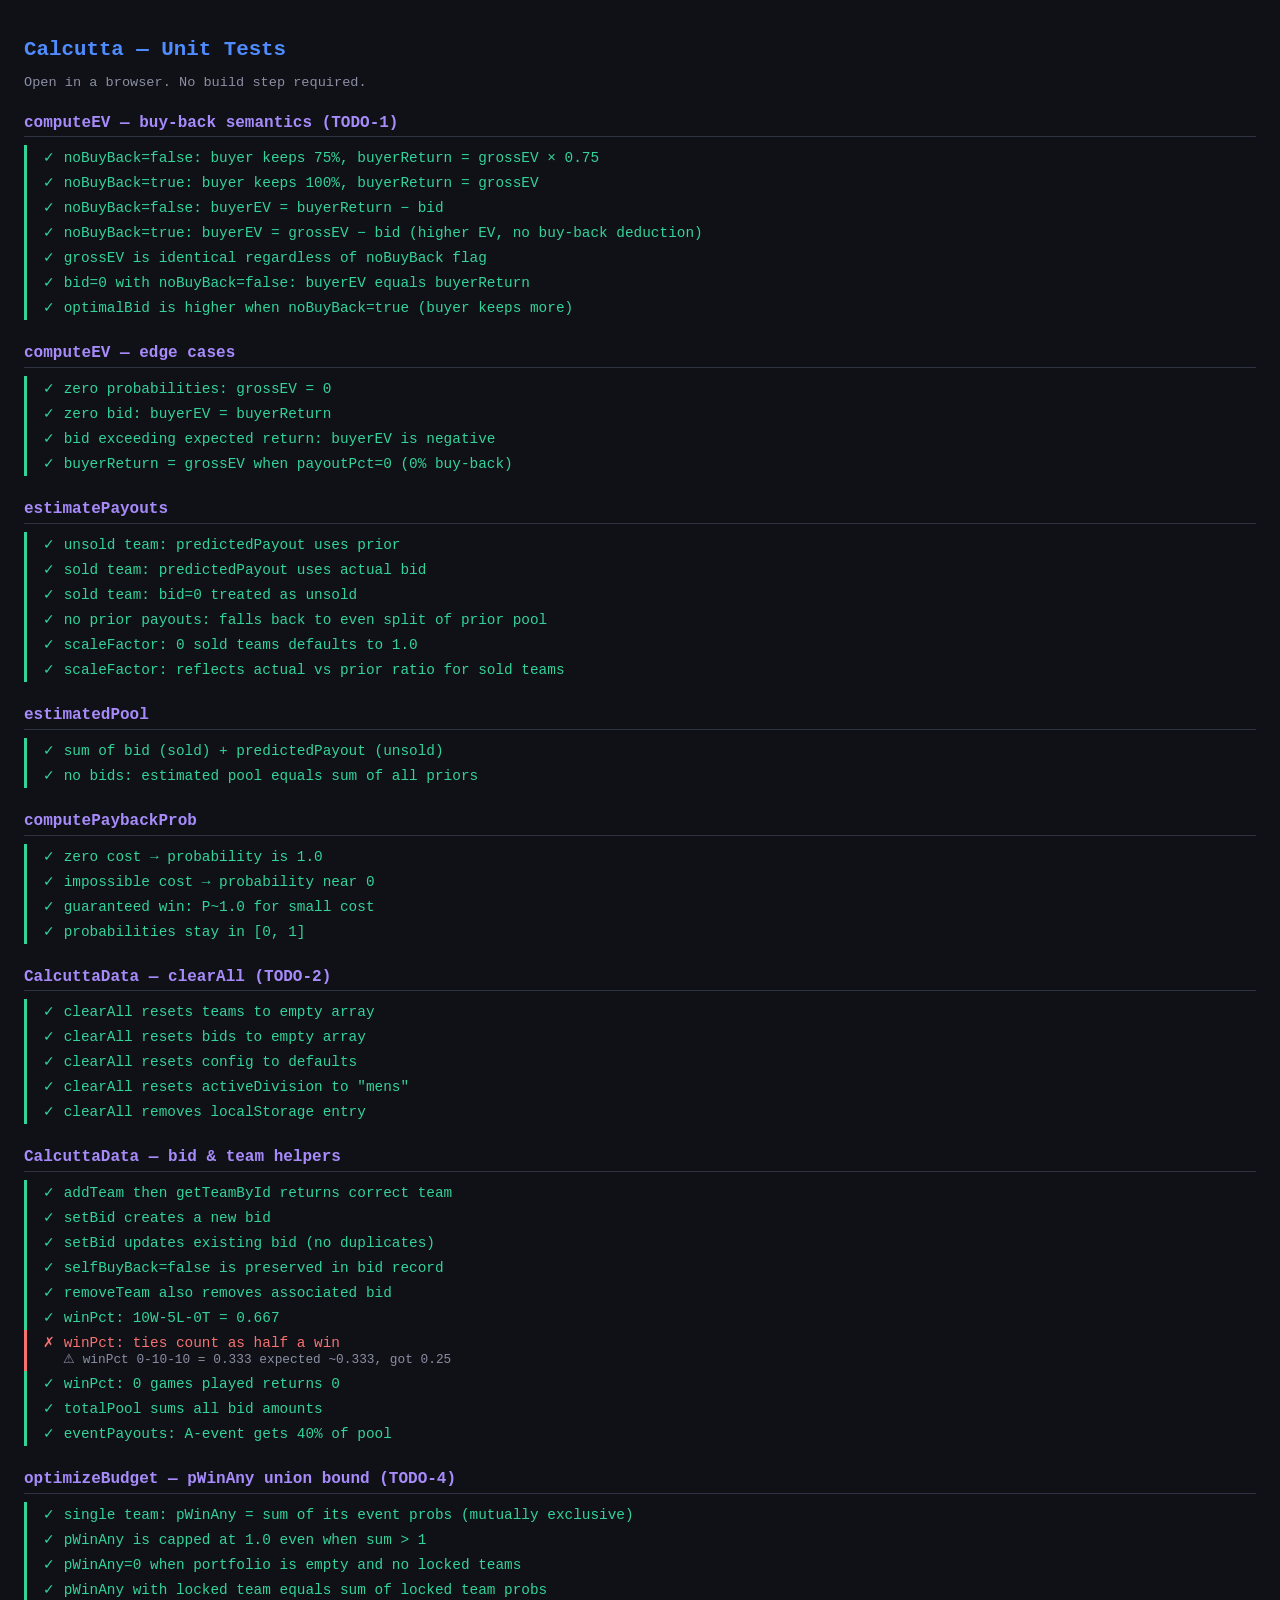
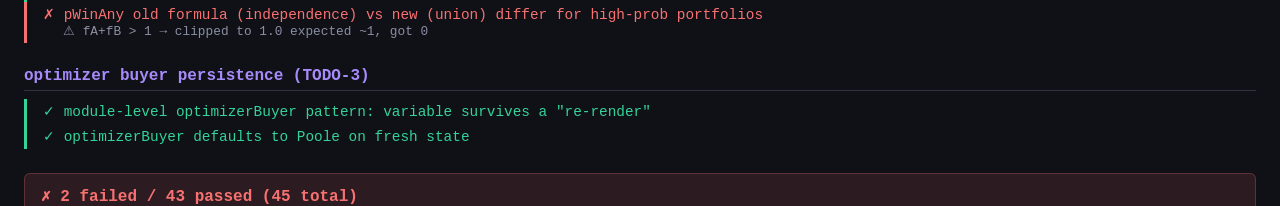
==== tests/test.html @ 3bd62bd1 "feat: Implement selfBuyBack checkbox functionality in EV calculation - Integrated `selfBuyBack` chec" ====
<!DOCTYPE html>
<html lang="en">
<head>
  <meta charset="UTF-8">
  <title>Calcutta — Unit Tests</title>
  <style>
    * { box-sizing: border-box; }
    body { font-family: monospace; background: #0f1117; color: #e4e6ed; margin: 0; padding: 1.5rem; }
    h1 { color: #4f8cff; margin-bottom: 0.25rem; font-size: 1.3rem; }
    .subtitle { color: #8b8fa3; font-size: .85rem; margin-bottom: 1.5rem; }
    .suite { margin-bottom: 1.5rem; }
    .suite-title { color: #a78bfa; font-weight: bold; font-size: 1rem; border-bottom: 1px solid #2e3344; padding-bottom: .3rem; margin-bottom: .5rem; }
    .test { padding: .25rem 0 .25rem 1rem; font-size: .9rem; border-left: 3px solid transparent; }
    .test.pass { border-color: #34d399; color: #34d399; }
    .test.fail { border-color: #f87171; color: #f87171; }
    .test .detail { color: #8b8fa3; font-size: .8rem; margin-left: 1.25rem; }
    .summary { margin-top: 1.5rem; padding: .75rem 1rem; border-radius: 6px; font-size: 1rem; font-weight: bold; }
    .summary.all-pass { background: #34d39920; color: #34d399; border: 1px solid #34d39940; }
    .summary.has-fail { background: #f8717120; color: #f87171; border: 1px solid #f8717140; }
  </style>
</head>
<body>
  <h1>Calcutta — Unit Tests</h1>
  <p class="subtitle">Open in a browser. No build step required.</p>
  <div id="output"></div>

  <!-- Load modules under test (no app.js — it binds DOM on load) -->
  <script src="../js/pool-estimator.js"></script>
  <script src="../js/data.js"></script>

  <script>
  'use strict';

  // ── Tiny test framework ──────────────────────────────────
  const results = [];
  let currentSuite = '';

  function suite(name) { currentSuite = name; }

  function test(desc, fn) {
    try {
      fn();
      results.push({ suite: currentSuite, desc, pass: true });
    } catch (e) {
      results.push({ suite: currentSuite, desc, pass: false, error: e.message });
    }
  }

  function assert(condition, msg) {
    if (!condition) throw new Error(msg || 'Assertion failed');
  }

  function assertNear(a, b, msg, tol = 0.01) {
    if (Math.abs(a - b) > tol) {
      throw new Error((msg || '') + ` expected ~${b}, got ${a}`);
    }
  }

  function assertEqual(a, b, msg) {
    if (a !== b) throw new Error((msg || '') + ` expected ${JSON.stringify(b)}, got ${JSON.stringify(a)}`);
  }


  // ═══════════════════════════════════════════════════════
  //  SUITE: PoolEstimator.computeEV — buy-back semantics (TODO-1 coverage)
  // ═══════════════════════════════════════════════════════
  suite('computeEV — buy-back semantics (TODO-1)');

  const buyBackCfg = { fee: 40, payoutPct: 0.25 };
  const probs      = { A: 0.4, B: 0.2, C: 0.1, D: 0.1 };
  const payouts    = { A: 4000, B: 3000, C: 1500, D: 1500 };
  // grossEV = 0.4×4000 + 0.2×3000 + 0.1×1500 + 0.1×1500 = 1600+600+150+150 = 2500
  const GROSS_EV = 2500;

  test('noBuyBack=false: buyer keeps 75%, buyerReturn = grossEV × 0.75', () => {
    const r = PoolEstimator.computeEV(probs, payouts, 0, false, buyBackCfg);
    assertNear(r.grossEV, GROSS_EV, 'grossEV');
    assertNear(r.buyerReturn, GROSS_EV * 0.75, 'buyerReturn (75%)');
  });

  test('noBuyBack=true: buyer keeps 100%, buyerReturn = grossEV', () => {
    const r = PoolEstimator.computeEV(probs, payouts, 0, true, buyBackCfg);
    assertNear(r.grossEV, GROSS_EV, 'grossEV');
    assertNear(r.buyerReturn, GROSS_EV * 1.0, 'buyerReturn (100%)');
  });

  test('noBuyBack=false: buyerEV = buyerReturn − bid', () => {
    const bid = 500;
    const r = PoolEstimator.computeEV(probs, payouts, bid, false, buyBackCfg);
    assertNear(r.buyerEV, GROSS_EV * 0.75 - bid, 'buyerEV with bid');
  });

  test('noBuyBack=true: buyerEV = grossEV − bid (higher EV, no buy-back deduction)', () => {
    const bid = 500;
    const noBack = PoolEstimator.computeEV(probs, payouts, bid, true,  buyBackCfg);
    const withBack = PoolEstimator.computeEV(probs, payouts, bid, false, buyBackCfg);
    assert(noBack.buyerEV > withBack.buyerEV,
      'opted-out EV should exceed buy-back EV');
    assertNear(noBack.buyerEV, GROSS_EV - bid, 'opted-out buyerEV');
  });

  test('grossEV is identical regardless of noBuyBack flag', () => {
    const r1 = PoolEstimator.computeEV(probs, payouts, 0, false, buyBackCfg);
    const r2 = PoolEstimator.computeEV(probs, payouts, 0, true,  buyBackCfg);
    assertNear(r1.grossEV, r2.grossEV, 'grossEV should not change with noBuyBack');
  });

  test('bid=0 with noBuyBack=false: buyerEV equals buyerReturn', () => {
    const r = PoolEstimator.computeEV(probs, payouts, 0, false, buyBackCfg);
    assertNear(r.buyerEV, r.buyerReturn, 'buyerEV == buyerReturn when bid is 0');
  });

  test('optimalBid is higher when noBuyBack=true (buyer keeps more)', () => {
    const pool = 10000;
    const poolCtx = { poolWithoutTeam: pool, payoutPcts: { A: 0.40, B: 0.30, C: 0.15, D: 0.15 } };
    const withBack  = PoolEstimator.computeEV(probs, payouts, 0, false, buyBackCfg, poolCtx);
    const noBack    = PoolEstimator.computeEV(probs, payouts, 0, true,  buyBackCfg, poolCtx);
    assert(noBack.optimalBid > withBack.optimalBid,
      'optimalBid should be higher when buyer keeps 100%');
  });


  // ═══════════════════════════════════════════════════════
  //  SUITE: PoolEstimator.computeEV — edge cases
  // ═══════════════════════════════════════════════════════
  suite('computeEV — edge cases');

  test('zero probabilities: grossEV = 0', () => {
    const r = PoolEstimator.computeEV({ A:0, B:0, C:0, D:0 }, payouts, 0, false, buyBackCfg);
    assertNear(r.grossEV, 0, 'zero probs → zero grossEV');
    assertNear(r.buyerEV, 0, 'zero probs → zero buyerEV');
  });

  test('zero bid: buyerEV = buyerReturn', () => {
    const r = PoolEstimator.computeEV(probs, payouts, 0, false, buyBackCfg);
    assertNear(r.buyerEV, r.buyerReturn, 'bid=0 → buyerEV == buyerReturn');
  });

  test('bid exceeding expected return: buyerEV is negative', () => {
    const r = PoolEstimator.computeEV(probs, payouts, 99999, false, buyBackCfg);
    assert(r.buyerEV < 0, 'overpaying → negative EV');
  });

  test('buyerReturn = grossEV when payoutPct=0 (0% buy-back)', () => {
    const r = PoolEstimator.computeEV(probs, payouts, 0, false, { fee: 0, payoutPct: 0 });
    assertNear(r.buyerReturn, r.grossEV, 'payoutPct=0 → buyer keeps 100%');
  });


  // ═══════════════════════════════════════════════════════
  //  SUITE: PoolEstimator.estimatePayouts
  // ═══════════════════════════════════════════════════════
  suite('estimatePayouts');

  const teams2 = [
    { id: 't1', name: 'Alpha', wins: 10, losses: 5, ties: 0, seed: 1 },
    { id: 't2', name: 'Beta',  wins:  5, losses: 10, ties: 0, seed: 2 },
  ];
  const priorPayouts2 = [
    { teamId: 't1', amount: 800 },
    { teamId: 't2', amount: 400 },
  ];

  test('unsold team: predictedPayout uses prior', () => {
    const bids = [];
    const est = PoolEstimator.estimatePayouts(teams2, bids, priorPayouts2, 1200);
    const t1 = est.find(e => e.teamId === 't1');
    assertNear(t1.predictedPayout, 800, 't1 unsold → uses prior');
  });

  test('sold team: predictedPayout uses actual bid', () => {
    const bids = [{ teamId: 't1', amount: 1000, buyer: 'Poole', selfBuyBack: true }];
    const est = PoolEstimator.estimatePayouts(teams2, bids, priorPayouts2, 1200);
    const t1 = est.find(e => e.teamId === 't1');
    assertNear(t1.predictedPayout, 1000, 't1 sold → uses bid');
  });

  test('sold team: bid=0 treated as unsold', () => {
    const bids = [{ teamId: 't1', amount: 0, buyer: 'Poole', selfBuyBack: true }];
    const est = PoolEstimator.estimatePayouts(teams2, bids, priorPayouts2, 1200);
    const t1 = est.find(e => e.teamId === 't1');
    assertNear(t1.predictedPayout, 800, 'bid=0 → uses prior');
  });

  test('no prior payouts: falls back to even split of prior pool', () => {
    const est = PoolEstimator.estimatePayouts(teams2, [], [], 1200);
    const t1 = est.find(e => e.teamId === 't1');
    assertNear(t1.priorPayout, 600, 'no priors → even split (1200/2=600)');
  });

  test('scaleFactor: 0 sold teams defaults to 1.0', () => {
    const est = PoolEstimator.estimatePayouts(teams2, [], priorPayouts2, 1200);
    assertNear(est[0].scaleFactor, 1.0, 'no sales → scaleFactor = 1');
  });

  test('scaleFactor: reflects actual vs prior ratio for sold teams', () => {
    const bids = [{ teamId: 't1', amount: 1600, buyer: 'Poole', selfBuyBack: true }];
    const est = PoolEstimator.estimatePayouts(teams2, bids, priorPayouts2, 1200);
    // sold prior = 800, sold actual = 1600 → scale = 2.0
    assertNear(est[0].scaleFactor, 2.0, 'scaleFactor should be 2.0 (1600/800)');
  });


  // ═══════════════════════════════════════════════════════
  //  SUITE: PoolEstimator.estimatedPool
  // ═══════════════════════════════════════════════════════
  suite('estimatedPool');

  test('sum of bid (sold) + predictedPayout (unsold)', () => {
    const bids = [{ teamId: 't1', amount: 1000, buyer: 'Poole', selfBuyBack: true }];
    const est = PoolEstimator.estimatePayouts(teams2, bids, priorPayouts2, 1200);
    const pool = PoolEstimator.estimatedPool(est);
    // t1 sold for 1000, t2 unsold prior = 400 → total = 1400
    assertNear(pool, 1400, 'estimated pool = sold bid + unsold prior');
  });

  test('no bids: estimated pool equals sum of all priors', () => {
    const est = PoolEstimator.estimatePayouts(teams2, [], priorPayouts2, 1200);
    const pool = PoolEstimator.estimatedPool(est);
    assertNear(pool, 1200, 'no bids → pool = sum of priors (800+400)');
  });


  // ═══════════════════════════════════════════════════════
  //  SUITE: PoolEstimator.computePaybackProb
  // ═══════════════════════════════════════════════════════
  suite('computePaybackProb');

  test('zero cost → probability is 1.0', () => {
    const p = PoolEstimator.computePaybackProb({ A:0.5, B:0.5, C:0.5, D:0.5 }, payouts, 0.75, 0);
    assertNear(p, 1.0, 'cost=0 → always paid back');
  });

  test('impossible cost → probability near 0', () => {
    const p = PoolEstimator.computePaybackProb({ A:0.01, B:0.01, C:0.01, D:0.01 }, payouts, 0.75, 99999);
    assert(p < 0.01, 'unreachably high cost → near-zero probability');
  });

  test('guaranteed win: P~1.0 for small cost', () => {
    const p = PoolEstimator.computePaybackProb({ A:0.99, B:0.99, C:0.99, D:0.99 }, payouts, 0.75, 100);
    assert(p > 0.95, 'near-certain wins + small cost → high payback prob');
  });

  test('probabilities stay in [0, 1]', () => {
    // Over-specified probs (sum > 1) should not produce prob outside [0,1] due to Math.min/max clamping
    const p = PoolEstimator.computePaybackProb({ A:1.5, B:1.5, C:1.5, D:1.5 }, payouts, 0.75, 100);
    assert(p >= 0 && p <= 1, 'result always in [0,1]');
  });


  // ═══════════════════════════════════════════════════════
  //  SUITE: CalcuttaData — state management (TODO-2 coverage)
  // ═══════════════════════════════════════════════════════
  suite('CalcuttaData — clearAll (TODO-2)');

  test('clearAll resets teams to empty array', () => {
    CalcuttaData.activeDivision = 'mens';
    CalcuttaData.addTeam({ name: 'TestTeam', wins: 5, losses: 3, ties: 0, seed: 1 });
    assert(CalcuttaData.getTeams().length > 0, 'team was added');
    CalcuttaData.clearAll();
    assertEqual(CalcuttaData.getTeams().length, 0, 'teams empty after clearAll');
  });

  test('clearAll resets bids to empty array', () => {
    CalcuttaData.activeDivision = 'mens';
    const t = CalcuttaData.addTeam({ name: 'T', wins: 0, losses: 0, ties: 0, seed: 1 });
    CalcuttaData.setBid(t.id, { buyer: 'Poole', amount: 100, selfBuyBack: true });
    assert(CalcuttaData.getBids().length > 0, 'bid was added');
    CalcuttaData.clearAll();
    assertEqual(CalcuttaData.getBids().length, 0, 'bids empty after clearAll');
  });

  test('clearAll resets config to defaults', () => {
    CalcuttaData.config.payoutPcts.A = 0.99; // mutate
    CalcuttaData.clearAll();
    assertNear(CalcuttaData.config.payoutPcts.A, 0.40, 'config.payoutPcts.A reset to 0.40');
  });

  test('clearAll resets activeDivision to "mens"', () => {
    CalcuttaData.activeDivision = 'womens';
    CalcuttaData.clearAll();
    assertEqual(CalcuttaData.activeDivision, 'mens', 'activeDivision reset to mens');
  });

  test('clearAll removes localStorage entry', () => {
    CalcuttaData.activeDivision = 'mens';
    CalcuttaData.addTeam({ name: 'T', wins: 0, losses: 0, ties: 0, seed: 1 });
    CalcuttaData.save();
    assert(localStorage.getItem('calcutta_auction_data') !== null, 'data was saved');
    CalcuttaData.clearAll();
    assertEqual(localStorage.getItem('calcutta_auction_data'), null, 'localStorage cleared');
  });


  // ═══════════════════════════════════════════════════════
  //  SUITE: CalcuttaData — bid / team helpers
  // ═══════════════════════════════════════════════════════
  suite('CalcuttaData — bid & team helpers');

  test('addTeam then getTeamById returns correct team', () => {
    CalcuttaData.clearAll();
    const t = CalcuttaData.addTeam({ name: 'Curlers', wins: 7, losses: 3, ties: 0, seed: 2 });
    const found = CalcuttaData.getTeamById(t.id);
    assertEqual(found.name, 'Curlers', 'getTeamById returns correct team');
  });

  test('setBid creates a new bid', () => {
    CalcuttaData.clearAll();
    const t = CalcuttaData.addTeam({ name: 'T', wins: 0, losses: 0, ties: 0, seed: 1 });
    CalcuttaData.setBid(t.id, { buyer: 'Poole', amount: 200, selfBuyBack: true });
    const bids = CalcuttaData.getBids();
    assertEqual(bids.length, 1, 'one bid created');
    assertEqual(bids[0].buyer, 'Poole');
    assertEqual(bids[0].amount, 200);
  });

  test('setBid updates existing bid (no duplicates)', () => {
    CalcuttaData.clearAll();
    const t = CalcuttaData.addTeam({ name: 'T', wins: 0, losses: 0, ties: 0, seed: 1 });
    CalcuttaData.setBid(t.id, { buyer: 'Poole', amount: 100, selfBuyBack: true });
    CalcuttaData.setBid(t.id, { buyer: 'Poole', amount: 300, selfBuyBack: false });
    const bids = CalcuttaData.getBids();
    assertEqual(bids.length, 1, 'no duplicate bids');
    assertEqual(bids[0].amount, 300, 'amount updated');
    assertEqual(bids[0].selfBuyBack, false, 'selfBuyBack updated');
  });

  test('selfBuyBack=false is preserved in bid record', () => {
    CalcuttaData.clearAll();
    const t = CalcuttaData.addTeam({ name: 'T', wins: 0, losses: 0, ties: 0, seed: 1 });
    CalcuttaData.setBid(t.id, { buyer: 'Poole', amount: 100, selfBuyBack: false });
    const bid = CalcuttaData.getBids()[0];
    assertEqual(bid.selfBuyBack, false, 'selfBuyBack=false persisted');
  });

  test('removeTeam also removes associated bid', () => {
    CalcuttaData.clearAll();
    const t = CalcuttaData.addTeam({ name: 'T', wins: 0, losses: 0, ties: 0, seed: 1 });
    CalcuttaData.setBid(t.id, { buyer: 'Poole', amount: 100, selfBuyBack: true });
    CalcuttaData.removeTeam(t.id);
    assertEqual(CalcuttaData.getBids().length, 0, 'bid removed with team');
    assertEqual(CalcuttaData.getTeams().length, 0, 'team removed');
  });

  test('winPct: 10W-5L-0T = 0.667', () => {
    CalcuttaData.clearAll();
    const t = CalcuttaData.addTeam({ name: 'T', wins: 10, losses: 5, ties: 0, seed: 1 });
    assertNear(CalcuttaData.winPct(t), 0.667, 'winPct 10-5-0');
  });

  test('winPct: ties count as half a win', () => {
    CalcuttaData.clearAll();
    const t = CalcuttaData.addTeam({ name: 'T', wins: 0, losses: 10, ties: 10, seed: 1 });
    assertNear(CalcuttaData.winPct(t), 0.333, 'winPct 0-10-10 = 0.333');
  });

  test('winPct: 0 games played returns 0', () => {
    CalcuttaData.clearAll();
    const t = CalcuttaData.addTeam({ name: 'T', wins: 0, losses: 0, ties: 0, seed: 1 });
    assertNear(CalcuttaData.winPct(t), 0, 'winPct 0-0-0 = 0');
  });

  test('totalPool sums all bid amounts', () => {
    CalcuttaData.clearAll();
    const t1 = CalcuttaData.addTeam({ name: 'A', wins: 0, losses: 0, ties: 0, seed: 1 });
    const t2 = CalcuttaData.addTeam({ name: 'B', wins: 0, losses: 0, ties: 0, seed: 2 });
    CalcuttaData.setBid(t1.id, { buyer: 'Poole', amount: 300, selfBuyBack: true });
    CalcuttaData.setBid(t2.id, { buyer: 'Jones', amount: 200, selfBuyBack: true });
    assertNear(CalcuttaData.totalPool(), 500, 'totalPool = 300+200');
  });

  test('eventPayouts: A-event gets 40% of pool', () => {
    CalcuttaData.clearAll();
    const t = CalcuttaData.addTeam({ name: 'T', wins: 0, losses: 0, ties: 0, seed: 1 });
    CalcuttaData.setBid(t.id, { buyer: 'Poole', amount: 1000, selfBuyBack: true });
    const p = CalcuttaData.eventPayouts();
    assertNear(p.A, 400, 'A-event payout = 40% of 1000');
    assertNear(p.B, 300, 'B-event payout = 30% of 1000');
    assertNear(p.C, 150, 'C-event payout = 15% of 1000');
    assertNear(p.D, 150, 'D-event payout = 15% of 1000');
  });


  // ═══════════════════════════════════════════════════════
  //  SUITE: optimizeBudget — pWinAny union bound (TODO-4 coverage)
  // ═══════════════════════════════════════════════════════
  suite('optimizeBudget — pWinAny union bound (TODO-4)');

  const payoutPcts = { A: 0.40, B: 0.30, C: 0.15, D: 0.15 };
  const keepFrac   = 0.75;

  function runOpt(candidates, locked, budget, estPool) {
    return PoolEstimator.optimizeBudget({
      candidates, locked, budget, estPool, payoutPcts, keepFrac, objective: 'payback',
    });
  }

  test('single team: pWinAny = sum of its event probs (mutually exclusive)', () => {
    const candidate = [{ teamId: 'c1', teamName: 'C1', price: 50,
      probs: { A: 0.40, B: 0.20, C: 0.10, D: 0.05 } }];
    const r = runOpt(candidate, [], 200, 5000);
    // pWinAny = min(1, 0.40+0.20+0.10+0.05) = 0.75
    // The selected/locked may vary by budget, so check the formula holds for any result
    const p = r.portfolioProbs;
    const expected = Math.min(1, p.A + p.B + p.C + p.D);
    assertNear(r.pWinAny, expected, 'pWinAny = min(1, sum of portfolio probs)');
  });

  test('pWinAny is capped at 1.0 even when sum > 1', () => {
    // Three strong teams — fA+fB+fC+fD will exceed 1
    const candidates = [
      { teamId: 'c1', teamName: 'C1', price: 10, probs: { A: 0.5, B: 0.3, C: 0.2, D: 0.1 } },
      { teamId: 'c2', teamName: 'C2', price: 10, probs: { A: 0.4, B: 0.3, C: 0.2, D: 0.1 } },
      { teamId: 'c3', teamName: 'C3', price: 10, probs: { A: 0.3, B: 0.3, C: 0.2, D: 0.1 } },
    ];
    const r = runOpt(candidates, [], 200, 5000);
    assert(r.pWinAny <= 1.0, 'pWinAny must never exceed 1.0');
    assert(r.pWinAny >= 0.0, 'pWinAny must never be negative');
  });

  test('pWinAny=0 when portfolio is empty and no locked teams', () => {
    // Budget too small to buy anything
    const candidates = [
      { teamId: 'c1', teamName: 'C1', price: 9999, probs: { A: 0.5, B: 0.3, C: 0.1, D: 0.1 } },
    ];
    const r = runOpt(candidates, [], 1, 5000);
    assertNear(r.pWinAny, 0, 'empty portfolio → pWinAny = 0', 0.001);
  });

  test('pWinAny with locked team equals sum of locked team probs', () => {
    const locked = [{ teamId: 'l1', teamName: 'L1', bid: 100,
      probs: { A: 0.50, B: 0.20, C: 0.10, D: 0.05 } }];
    // No affordable candidates
    const candidates = [
      { teamId: 'c1', teamName: 'C1', price: 9999, probs: { A: 0.1, B: 0.1, C: 0.1, D: 0.1 } },
    ];
    const r = runOpt(candidates, locked, 100, 5000);
    // Only locked team contributes: sum = 0.85
    assertNear(r.pWinAny, Math.min(1, 0.50 + 0.20 + 0.10 + 0.05), 'pWinAny = locked team prob sum', 0.01);
  });

  test('pWinAny old formula (independence) vs new (union) differ for high-prob portfolios', () => {
    // Demonstrate why the old formula was wrong:
    // Two teams each with 50% in event A and 50% in event B.
    // New (union): fA=1.0, fB=1.0, fC=0, fD=0 → min(1, 2.0) = 1.0
    // Old (independence): 1-(1-1.0)*(1-1.0)*(1-0)*(1-0) = 1.0  (same at extremes)
    // But at moderate values they diverge. Test a concrete case:
    // One team: A=0.6, B=0.0, C=0.0, D=0.0  →  union = 0.6, old = 1-(0.4)(1)(1)(1) = 0.6 (same)
    // Two teams: t1 A=0.6, t2 B=0.5  →  fA=0.6, fB=0.5
    //   union = min(1, 1.1) = 1.0   old = 1-(0.4)(0.5) = 0.8   ← old was lower in this case
    // The old formula actually UNDERESTIMATES for co-occurring events at portfolio level
    // (union bound is the tightest upper bound). Just verify the formula is ≤ 1 and ≥ 0.
    const candidates = [
      { teamId: 'c1', teamName: 'C1', price: 10, probs: { A: 0.6, B: 0.0, C: 0.0, D: 0.0 } },
      { teamId: 'c2', teamName: 'C2', price: 10, probs: { A: 0.0, B: 0.5, C: 0.0, D: 0.0 } },
    ];
    const r = runOpt(candidates, [], 200, 5000);
    assert(r.pWinAny >= 0 && r.pWinAny <= 1, 'pWinAny in [0,1]');
    // With these two teams selected: fA=0.6, fB=0.5, fC=0, fD=0 → union = min(1, 1.1) = 1.0
    assertNear(r.pWinAny, 1.0, 'fA+fB > 1 → clipped to 1.0', 0.01);
  });


  // ═══════════════════════════════════════════════════════
  //  SUITE: optimizer buyer variable persistence (TODO-3)
  // ═══════════════════════════════════════════════════════
  suite('optimizer buyer persistence (TODO-3)');

  test('module-level optimizerBuyer pattern: variable survives a "re-render"', () => {
    // Simulate the fix: a module-level variable is set once and read back after
    // the dropdown innerHTML is wiped (mimicking populateOptimizerBuyerDropdown).
    let storedBuyer = 'Poole';  // module-level default

    function simulateDropdownRebuild(newBuyerFromDOM) {
      // Simulate user changing buyer (change event sets the variable)
      storedBuyer = newBuyerFromDOM;
    }

    function simulateRenderAll(selectEl) {
      // Simulate populateOptimizerBuyerDropdown: wipe + restore from variable
      selectEl.innerHTML = '<option value="">— planning mode —</option><option value="Poole">Poole</option><option value="Jones">Jones</option>';
      selectEl.value = storedBuyer;
    }

    const sel = document.createElement('select');
    document.body.appendChild(sel);

    simulateRenderAll(sel);
    assertEqual(sel.value, 'Poole', 'initial value is Poole');

    simulateDropdownRebuild('Jones');  // user changes buyer
    simulateRenderAll(sel);           // renderAll() fires (bid change)
    assertEqual(sel.value, 'Jones', 'buyer preserved after re-render');

    simulateRenderAll(sel);           // renderAll() fires again
    assertEqual(sel.value, 'Jones', 'buyer still preserved after second re-render');

    document.body.removeChild(sel);
  });

  test('optimizerBuyer defaults to Poole on fresh state', () => {
    // The module-level variable initialises to 'Poole'.
    // Verify the default via the pattern: if no change event has ever fired,
    // the dropdown should show 'Poole'.
    let storedBuyer = 'Poole';
    assertEqual(storedBuyer, 'Poole', 'default optimizerBuyer is Poole');
  });


  // ═══════════════════════════════════════════════════════
  //  RENDER RESULTS
  // ═══════════════════════════════════════════════════════
  const passed = results.filter(r => r.pass).length;
  const failed = results.filter(r => !r.pass).length;
  const total  = results.length;

  const suites = [...new Set(results.map(r => r.suite))];
  const out = document.getElementById('output');

  for (const s of suites) {
    const div = document.createElement('div');
    div.className = 'suite';
    div.innerHTML = `<div class="suite-title">${s}</div>`;
    for (const r of results.filter(x => x.suite === s)) {
      const t = document.createElement('div');
      t.className = `test ${r.pass ? 'pass' : 'fail'}`;
      t.innerHTML = `${r.pass ? '✓' : '✗'} ${r.desc}` +
        (r.error ? `<div class="detail">⚠ ${r.error}</div>` : '');
      div.appendChild(t);
    }
    out.appendChild(div);
  }

  const summary = document.createElement('div');
  summary.className = `summary ${failed === 0 ? 'all-pass' : 'has-fail'}`;
  summary.textContent = failed === 0
    ? `✓ All ${total} tests passed`
    : `✗ ${failed} failed / ${passed} passed (${total} total)`;
  out.appendChild(summary);
  </script>
</body>
</html>
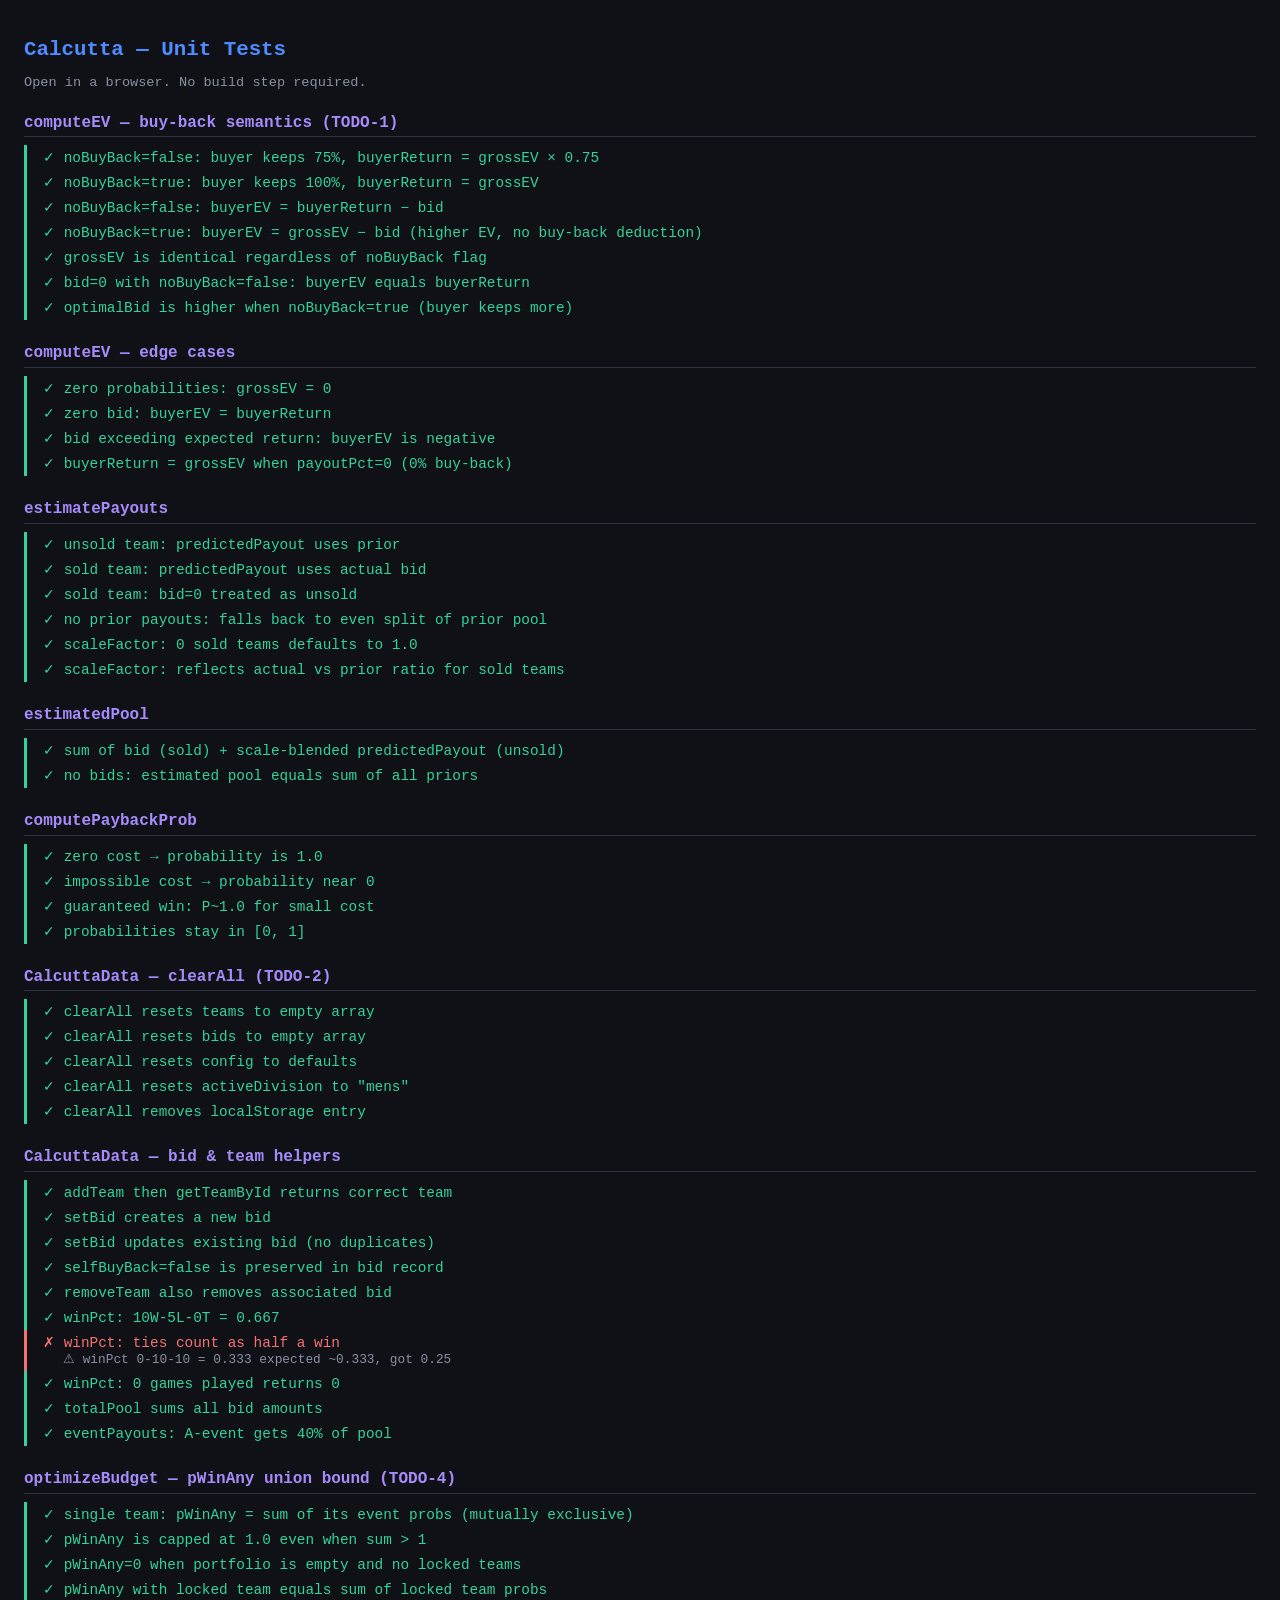
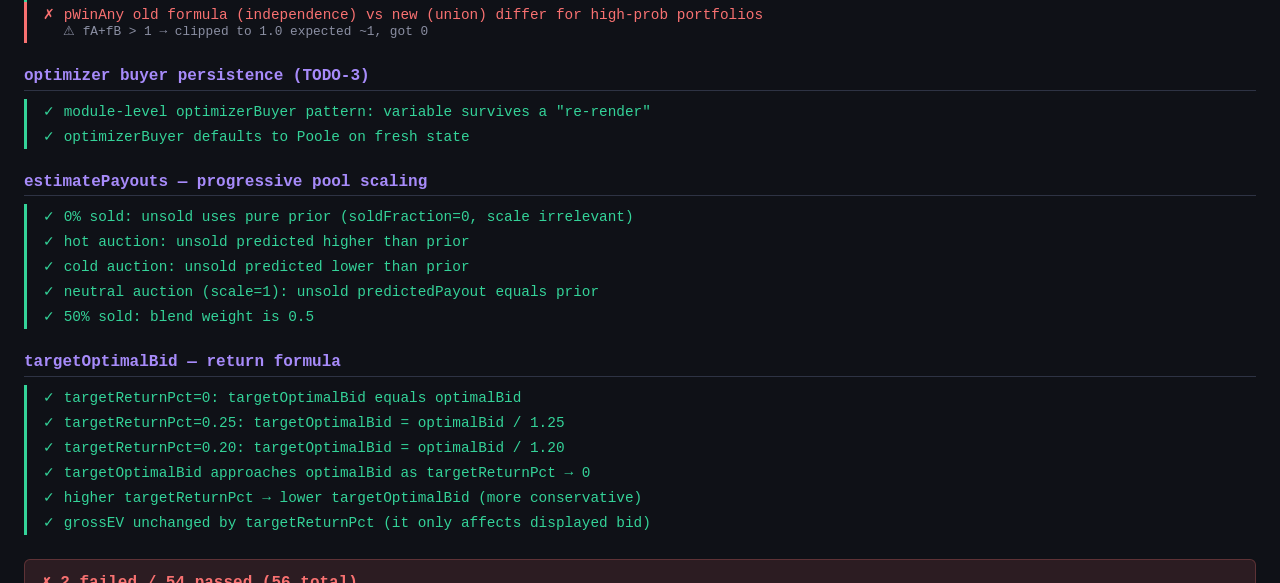
==== commit 182eaaf2: "feat: add target return percentage feature for bidding strategy - Introduced a new input field for s" ====
--- a/tests/test.html
+++ b/tests/test.html
@@ -206,12 +206,14 @@
   // ═══════════════════════════════════════════════════════
   suite('estimatedPool');
 
-  test('sum of bid (sold) + predictedPayout (unsold)', () => {
+  test('sum of bid (sold) + scale-blended predictedPayout (unsold)', () => {
     const bids = [{ teamId: 't1', amount: 1000, buyer: 'Poole', selfBuyBack: true }];
     const est = PoolEstimator.estimatePayouts(teams2, bids, priorPayouts2, 1200);
     const pool = PoolEstimator.estimatedPool(est);
-    // t1 sold for 1000, t2 unsold prior = 400 → total = 1400
-    assertNear(pool, 1400, 'estimated pool = sold bid + unsold prior');
+    // t1 sold for 1000 (prior 800 → scale = 1.25), t2 unsold prior = 400
+    // soldFraction = 0.5 → predictedPayout = 400 * (0.5 + 0.5*1.25) = 450
+    // total = 1000 + 450 = 1450
+    assertNear(pool, 1450, 'estimated pool = sold bid + scale-blended unsold');
   });
 
   test('no bids: estimated pool equals sum of all priors', () => {
@@ -508,6 +510,126 @@
 
 
   // ═══════════════════════════════════════════════════════
+  //  SUITE: Progressive pool scaling
+  // ═══════════════════════════════════════════════════════
+  suite('estimatePayouts — progressive pool scaling');
+
+  const teamsP = [
+    { id: 'p1', name: 'Alpha', wins: 8, losses: 2, ties: 0, seed: 1 },
+    { id: 'p2', name: 'Beta',  wins: 5, losses: 5, ties: 0, seed: 2 },
+    { id: 'p3', name: 'Gamma', wins: 2, losses: 8, ties: 0, seed: 3 },
+    { id: 'p4', name: 'Delta', wins: 3, losses: 7, ties: 0, seed: 4 },
+  ];
+  const priorsP = [
+    { teamId: 'p1', amount: 800 },
+    { teamId: 'p2', amount: 400 },
+    { teamId: 'p3', amount: 200 },
+    { teamId: 'p4', amount: 200 },
+  ];
+
+  test('0% sold: unsold uses pure prior (soldFraction=0, scale irrelevant)', () => {
+    const est = PoolEstimator.estimatePayouts(teamsP, [], priorsP, 1600);
+    const p2 = est.find(e => e.teamId === 'p2');
+    // soldFraction=0 → predictedPayout = 400 * (1 + 0) = 400
+    assertNear(p2.predictedPayout, 400, 'no sales → pure prior');
+  });
+
+  test('hot auction: unsold predicted higher than prior', () => {
+    // p1 sold for 1200 (prior 800 → scale=1.5). soldFraction=1/4=0.25
+    const bids = [{ teamId: 'p1', amount: 1200, buyer: 'Poole', selfBuyBack: true }];
+    const est = PoolEstimator.estimatePayouts(teamsP, bids, priorsP, 1600);
+    const p2 = est.find(e => e.teamId === 'p2');
+    // predictedPayout = 400 * (0.75 + 0.25*1.5) = 400 * 1.125 = 450
+    assertNear(p2.predictedPayout, 450, 'hot auction → unsold predicted higher');
+    assert(p2.predictedPayout > 400, 'unsold predictedPayout > prior when auction runs hot');
+  });
+
+  test('cold auction: unsold predicted lower than prior', () => {
+    // p1 sold for 400 (prior 800 → scale=0.5). soldFraction=0.25
+    const bids = [{ teamId: 'p1', amount: 400, buyer: 'Poole', selfBuyBack: true }];
+    const est = PoolEstimator.estimatePayouts(teamsP, bids, priorsP, 1600);
+    const p2 = est.find(e => e.teamId === 'p2');
+    // predictedPayout = 400 * (0.75 + 0.25*0.5) = 400 * 0.875 = 350
+    assertNear(p2.predictedPayout, 350, 'cold auction → unsold predicted lower');
+    assert(p2.predictedPayout < 400, 'unsold predictedPayout < prior when auction runs cold');
+  });
+
+  test('neutral auction (scale=1): unsold predictedPayout equals prior', () => {
+    // p1 sold exactly at prior (scale=1)
+    const bids = [{ teamId: 'p1', amount: 800, buyer: 'Poole', selfBuyBack: true }];
+    const est = PoolEstimator.estimatePayouts(teamsP, bids, priorsP, 1600);
+    const p2 = est.find(e => e.teamId === 'p2');
+    assertNear(p2.predictedPayout, 400, 'scale=1 → predictedPayout unchanged from prior');
+  });
+
+  test('50% sold: blend weight is 0.5', () => {
+    // p1 and p2 sold; scale = (1200+400)/(800+400) = 1600/1200 ≈ 1.333
+    // soldFraction = 2/4 = 0.5
+    // p3 unsold prior=200 → 200 * (0.5 + 0.5*1.333) = 200 * 1.167 = 233.3
+    const bids = [
+      { teamId: 'p1', amount: 1200, buyer: 'Poole', selfBuyBack: true },
+      { teamId: 'p2', amount: 400,  buyer: 'Jones', selfBuyBack: true },
+    ];
+    const est = PoolEstimator.estimatePayouts(teamsP, bids, priorsP, 1600);
+    const p3 = est.find(e => e.teamId === 'p3');
+    const scale = 1600 / 1200;
+    const expected = 200 * (0.5 + 0.5 * scale);
+    assertNear(p3.predictedPayout, expected, '50% sold → 50% blend weight', 1);
+  });
+
+
+  // ═══════════════════════════════════════════════════════
+  //  SUITE: Target return bid scaling
+  // ═══════════════════════════════════════════════════════
+  suite('targetOptimalBid — return formula');
+
+  test('targetReturnPct=0: targetOptimalBid equals optimalBid', () => {
+    const optBid = 200;
+    const targetBid = optBid / (1 + 0);
+    assertNear(targetBid, 200, 'targetReturnPct=0 → bid unchanged');
+  });
+
+  test('targetReturnPct=0.25: targetOptimalBid = optimalBid / 1.25', () => {
+    const optBid = 200;
+    const targetBid = optBid / (1 + 0.25);
+    assertNear(targetBid, 160, 'targetReturnPct=25% → 200/1.25 = 160');
+  });
+
+  test('targetReturnPct=0.20: targetOptimalBid = optimalBid / 1.20', () => {
+    const optBid = 300;
+    const targetBid = optBid / (1 + 0.20);
+    assertNear(targetBid, 250, 'targetReturnPct=20% → 300/1.20 = 250');
+    assert(targetBid < optBid, 'target bid is always below break-even bid');
+  });
+
+  test('targetOptimalBid approaches optimalBid as targetReturnPct → 0', () => {
+    const optBid = 500;
+    [0.01, 0.001, 0.0001].forEach(r => {
+      const targetBid = optBid / (1 + r);
+      assert(targetBid < optBid && targetBid > optBid * 0.99,
+        `targetReturnPct=${r} → targetBid very close to optimalBid`);
+    });
+  });
+
+  test('higher targetReturnPct → lower targetOptimalBid (more conservative)', () => {
+    const optBid = 400;
+    const bid10 = optBid / (1 + 0.10);
+    const bid25 = optBid / (1 + 0.25);
+    const bid50 = optBid / (1 + 0.50);
+    assert(bid10 > bid25 && bid25 > bid50,
+      'higher target return requires lower bid');
+  });
+
+  test('grossEV unchanged by targetReturnPct (it only affects displayed bid)', () => {
+    // targetReturnPct affects only how optimalBid is displayed, not the underlying EV math
+    const r0 = PoolEstimator.computeEV(probs, payouts, 0, false, buyBackCfg);
+    // grossEV and buyerReturn are independent of targetReturnPct
+    assertNear(r0.grossEV, GROSS_EV, 'grossEV unaffected');
+    assertNear(r0.buyerReturn, GROSS_EV * 0.75, 'buyerReturn unaffected');
+  });
+
+
+  // ═══════════════════════════════════════════════════════
   //  RENDER RESULTS
   // ═══════════════════════════════════════════════════════
   const passed = results.filter(r => r.pass).length;
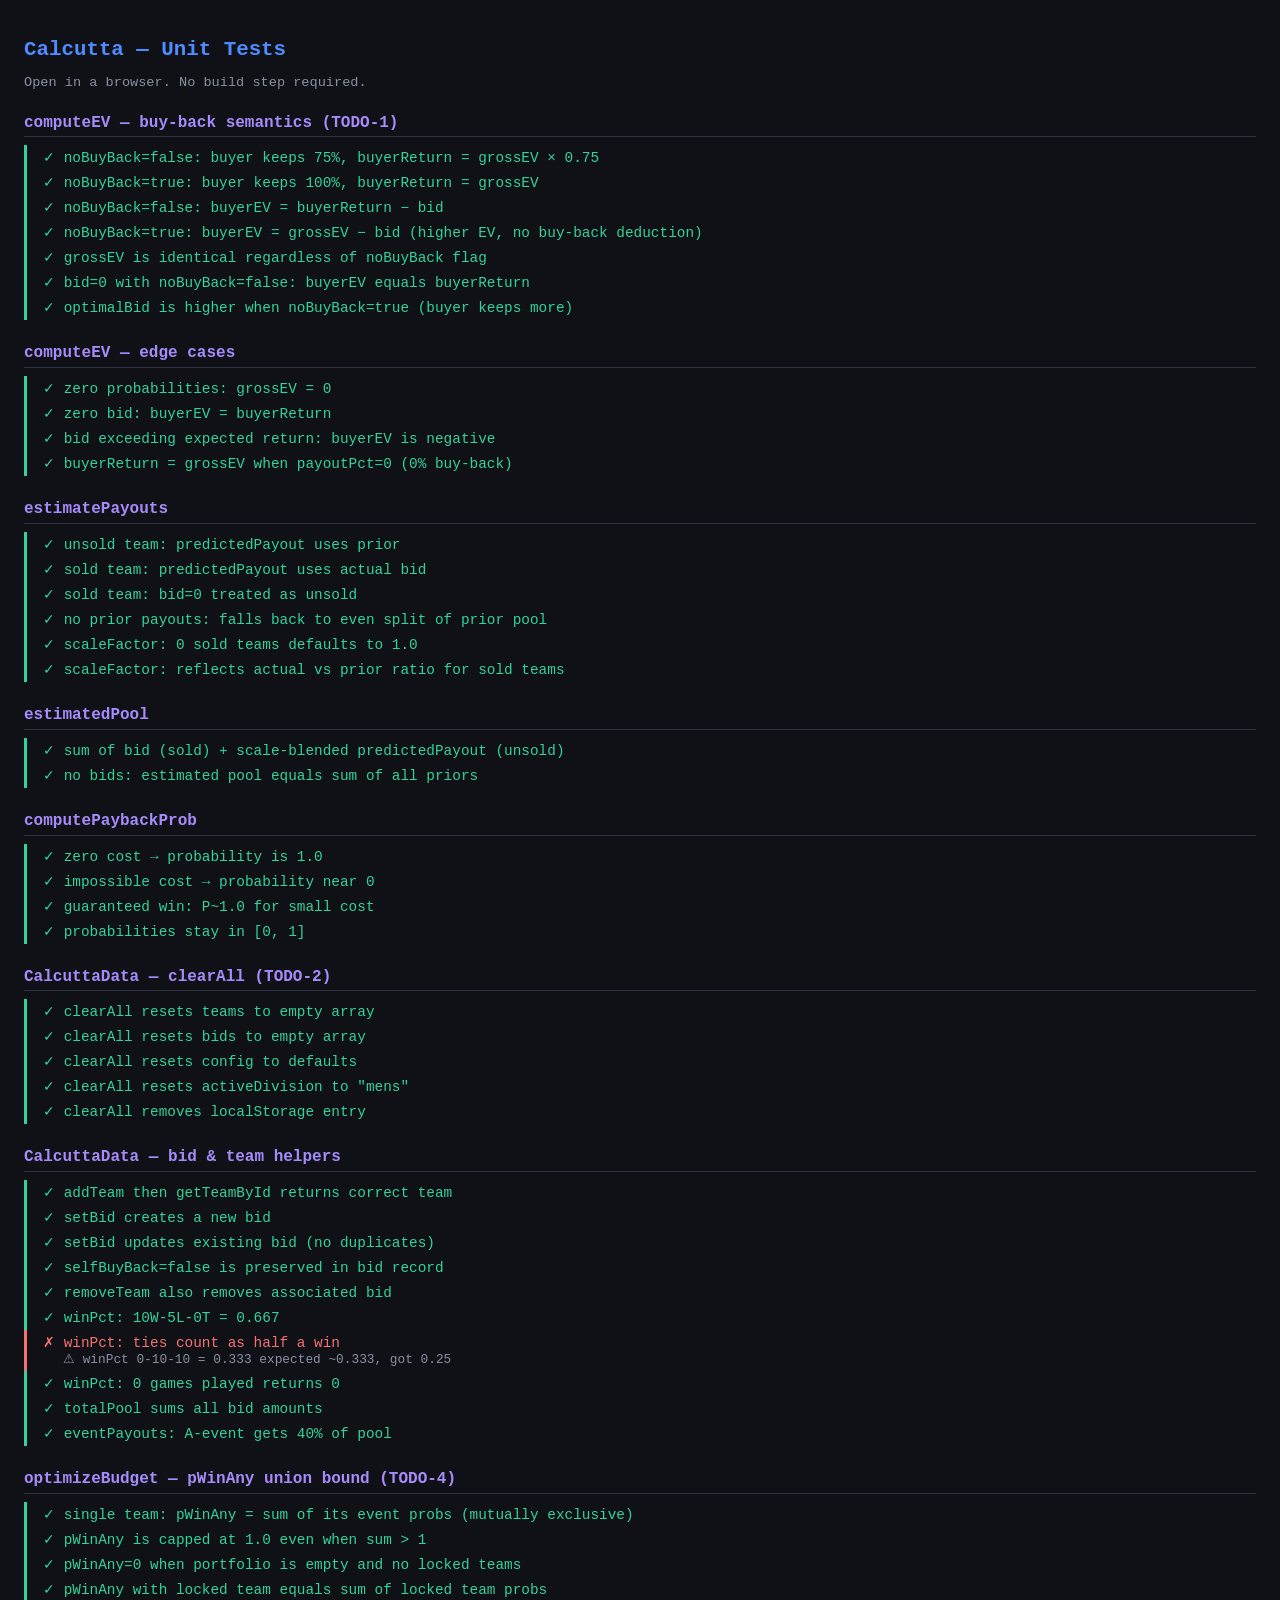
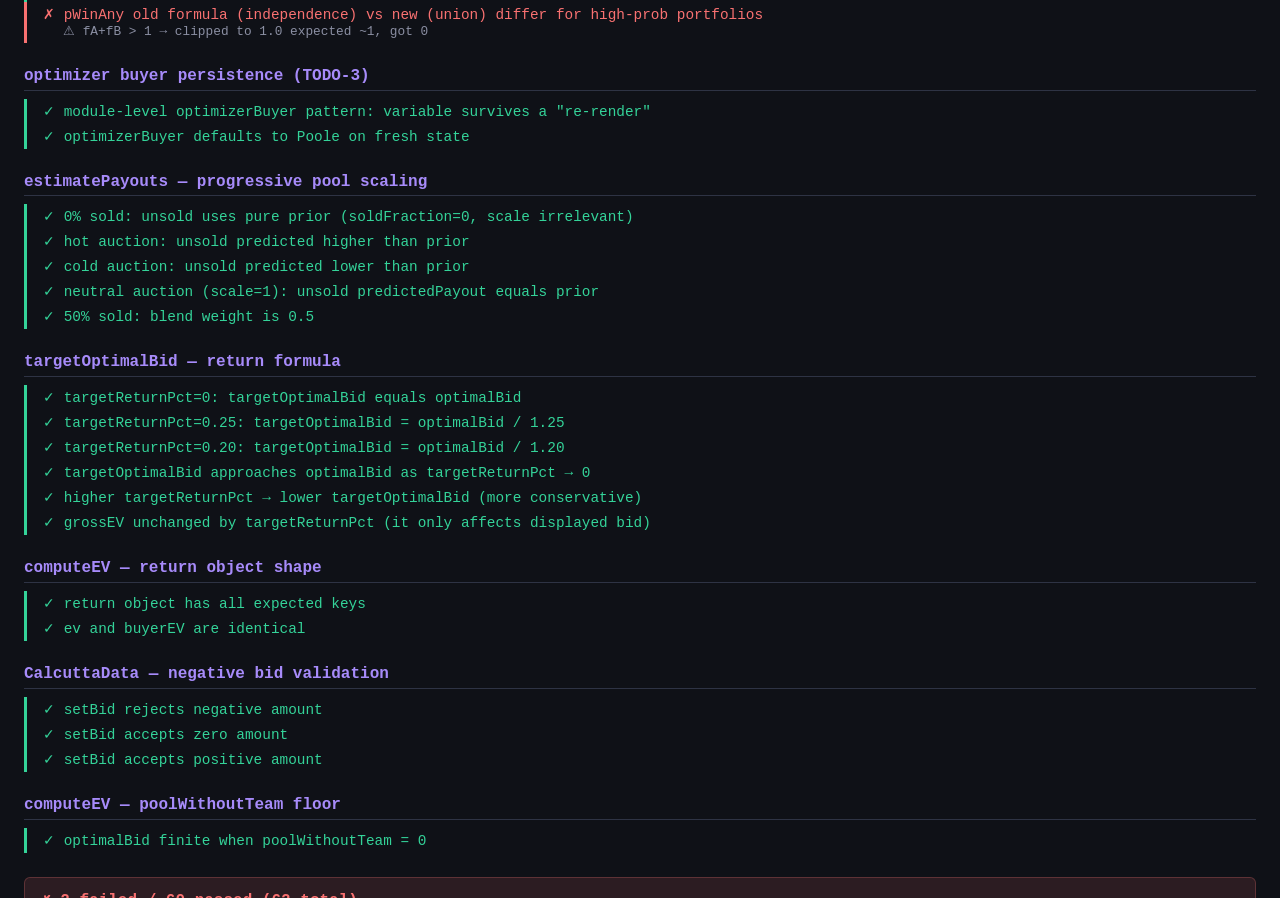
==== commit 0ba6ba12: "new tests" ====
--- a/tests/test.html
+++ b/tests/test.html
@@ -630,6 +630,72 @@
 
 
   // ═══════════════════════════════════════════════════════
+  //  SUITE: computeEV — return object shape
+  // ═══════════════════════════════════════════════════════
+  suite('computeEV — return object shape');
+
+  test('return object has all expected keys', () => {
+    const r = PoolEstimator.computeEV(probs, payouts, 100, false, buyBackCfg);
+    assert('grossEV' in r, 'missing grossEV');
+    assert('buyerEV' in r, 'missing buyerEV');
+    assert('buyerReturn' in r, 'missing buyerReturn');
+    assert('ev' in r, 'missing ev');
+    assert('optimalBid' in r, 'missing optimalBid');
+  });
+
+  test('ev and buyerEV are identical', () => {
+    const r = PoolEstimator.computeEV(probs, payouts, 100, false, buyBackCfg);
+    assertNear(r.ev, r.buyerEV, 'ev should equal buyerEV');
+  });
+
+
+  // ═══════════════════════════════════════════════════════
+  //  SUITE: Negative bid validation
+  // ═══════════════════════════════════════════════════════
+  suite('CalcuttaData — negative bid validation');
+
+  test('setBid rejects negative amount', () => {
+    CalcuttaData.clearAll();
+    const t = CalcuttaData.addTeam({ name: 'T', wins: 5, losses: 3, ties: 0, seed: 1 });
+    let threw = false;
+    try {
+      CalcuttaData.setBid(t.id, { buyer: 'Test', amount: -50, selfBuyBack: true });
+    } catch (e) {
+      threw = true;
+      assert(e.message.includes('>= 0'), 'error message should mention >= 0');
+    }
+    assert(threw, 'setBid should throw on negative amount');
+  });
+
+  test('setBid accepts zero amount', () => {
+    CalcuttaData.clearAll();
+    const t = CalcuttaData.addTeam({ name: 'T', wins: 5, losses: 3, ties: 0, seed: 1 });
+    CalcuttaData.setBid(t.id, { buyer: 'Test', amount: 0, selfBuyBack: true });
+    assertEqual(CalcuttaData.getBids()[0].amount, 0, 'zero bid is allowed');
+  });
+
+  test('setBid accepts positive amount', () => {
+    CalcuttaData.clearAll();
+    const t = CalcuttaData.addTeam({ name: 'T', wins: 5, losses: 3, ties: 0, seed: 1 });
+    CalcuttaData.setBid(t.id, { buyer: 'Test', amount: 500, selfBuyBack: true });
+    assertEqual(CalcuttaData.getBids()[0].amount, 500, 'positive bid works');
+  });
+
+
+  // ═══════════════════════════════════════════════════════
+  //  SUITE: poolWithoutTeam floor
+  // ═══════════════════════════════════════════════════════
+  suite('computeEV — poolWithoutTeam floor');
+
+  test('optimalBid finite when poolWithoutTeam = 0', () => {
+    const poolCtx = { poolWithoutTeam: 0, payoutPcts: { A: 0.40, B: 0.30, C: 0.15, D: 0.15 } };
+    const r = PoolEstimator.computeEV(probs, payouts, 0, false, buyBackCfg, poolCtx);
+    assert(r.optimalBid >= 0, 'optimalBid should be >= 0 when poolWithoutTeam is 0');
+    assert(isFinite(r.optimalBid), 'optimalBid should be finite');
+  });
+
+
+  // ═══════════════════════════════════════════════════════
   //  RENDER RESULTS
   // ═══════════════════════════════════════════════════════
   const passed = results.filter(r => r.pass).length;
